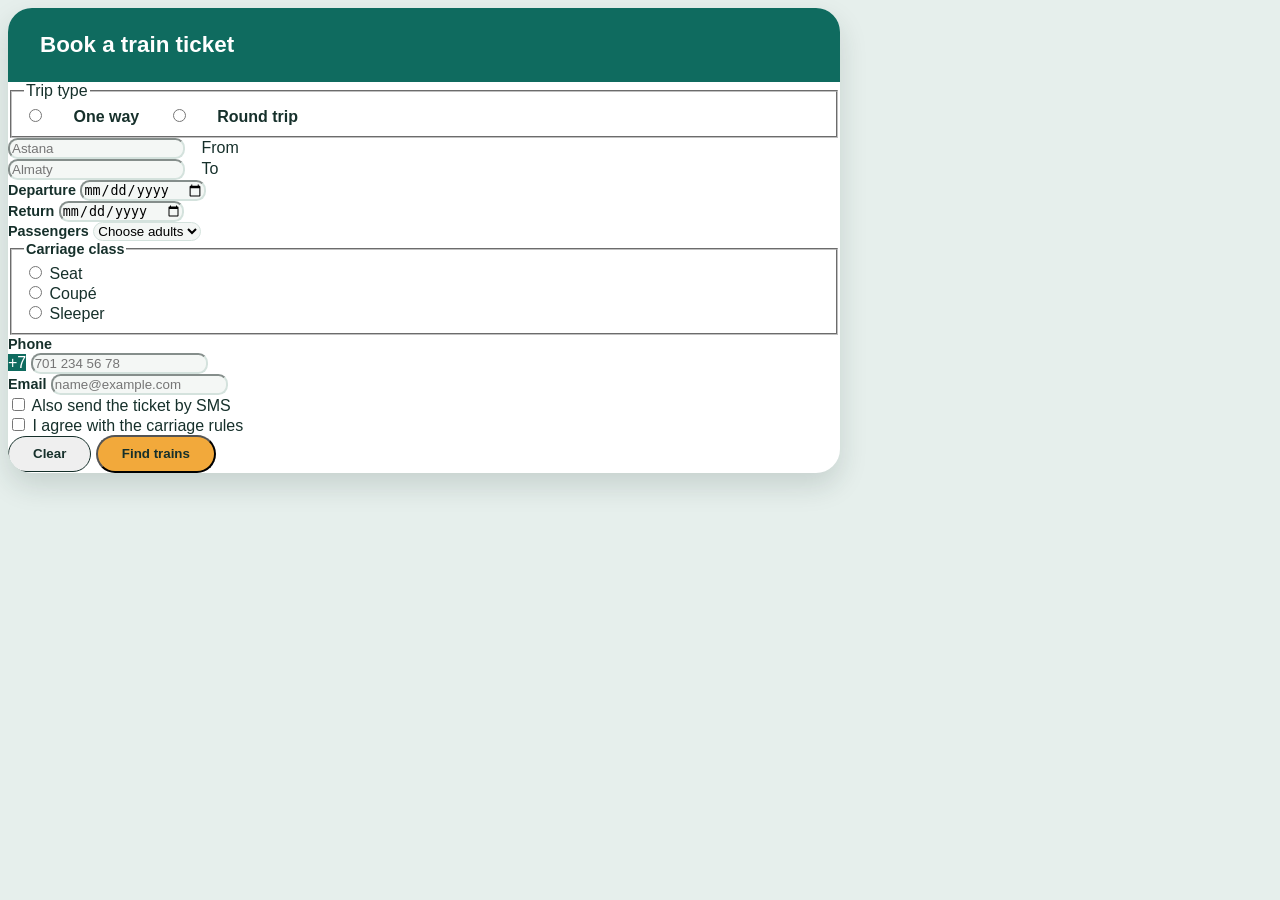
==== task1.html @ 6b742c85 "Add three forms and verified assignment report" ====
<!doctype html>
<html lang="en">
<head>
  <meta charset="utf-8">
  <meta name="viewport" content="width=device-width, initial-scale=1">
  <title>Book a train ticket</title>
  <link rel="stylesheet" href="assets/bootstrap.min.css">
  <link rel="stylesheet" href="style.css">
</head>
<body>
<main class="container py-4">
  <section class="form-card mx-auto">
    <h1>Book a train ticket</h1>
    <form action="success.html" method="get" class="p-4">
      <fieldset class="mb-4">
        <legend class="visually-hidden">Trip type</legend>
        <div class="btn-group trip-options">
          <input class="btn-check" type="radio" name="trip" id="one-way" value="one-way">
          <label class="btn btn-outline-success" for="one-way">One way</label>
          <input class="btn-check" type="radio" name="trip" id="round-trip" value="round-trip">
          <label class="btn btn-outline-success" for="round-trip">Round trip</label>
        </div>
      </fieldset>
      <div class="row g-3 mb-3">
        <div class="col-12 col-md-6 form-floating">
          <input class="form-control" id="from" name="from" placeholder="Astana" required>
          <label for="from">From</label>
        </div>
        <div class="col-12 col-md-6 form-floating">
          <input class="form-control" id="to" name="to" placeholder="Almaty" required>
          <label for="to">To</label>
        </div>
        <div class="col-12 col-md-4">
          <label class="form-label" for="departure">Departure</label>
          <input class="form-control" type="date" id="departure" name="departure" required>
        </div>
        <div class="col-12 col-md-4">
          <label class="form-label" for="return">Return</label>
          <input class="form-control" type="date" id="return" name="return">
        </div>
        <div class="col-12 col-md-4">
          <label class="form-label" for="passengers">Passengers</label>
          <select class="form-select" id="passengers" name="passengers" required>
            <option value="">Choose adults</option>
            <option value="1">1 adult</option>
            <option value="2">2 adults</option>
            <option value="3">3 adults</option>
            <option value="4">4 adults</option>
            <option value="5">5 adults</option>
            <option value="6">6 adults</option>
          </select>
        </div>
      </div>
      <fieldset class="mb-3">
        <legend class="form-label">Carriage class</legend>
        <div class="form-check form-check-inline">
          <input class="form-check-input" type="radio" id="seat" name="carriage" value="seat" required>
          <label class="form-check-label" for="seat">Seat</label>
        </div>
        <div class="form-check form-check-inline">
          <input class="form-check-input" type="radio" id="coupe" name="carriage" value="coupe" required>
          <label class="form-check-label" for="coupe">Coupé</label>
        </div>
        <div class="form-check form-check-inline">
          <input class="form-check-input" type="radio" id="sleeper" name="carriage" value="sleeper" required>
          <label class="form-check-label" for="sleeper">Sleeper</label>
        </div>
      </fieldset>
      <div class="row g-3 mb-3">
        <div class="col-12 col-md-6">
          <label class="form-label" for="phone">Phone</label>
          <div class="input-group">
            <span class="input-group-text" id="phone-prefix">+7</span>
            <input class="form-control" type="tel" id="phone" name="phone" placeholder="701 234 56 78" autocomplete="tel-national" aria-describedby="phone-prefix" required>
          </div>
        </div>
        <div class="col-12 col-md-6">
          <label class="form-label" for="email">Email</label>
          <input class="form-control" type="email" id="email" name="email" placeholder="name@example.com" autocomplete="email" required>
        </div>
      </div>
      <div class="form-check form-switch mb-2">
        <input class="form-check-input" type="checkbox" role="switch" id="sms" name="sms" value="yes">
        <label class="form-check-label" for="sms">Also send the ticket by SMS</label>
      </div>
      <div class="form-check mb-4">
        <input class="form-check-input" type="checkbox" id="agreement" name="agreement" value="yes" required>
        <label class="form-check-label" for="agreement">I agree with the carriage rules</label>
      </div>
      <div class="actions d-flex gap-2">
        <button class="btn btn-clear" type="reset">Clear</button>
        <button class="btn btn-find" type="submit">Find trains</button>
      </div>
    </form>
  </section>
</main>
</body>
</html>
---- style.css ----
@font-face {
  font-family: Montserrat;
  src: url("assets/montserrat-regular.ttf") format("truetype");
  font-weight: 400;
  font-display: swap;
}
@font-face { font-family: Montserrat; src: url("assets/montserrat-semibold.ttf") format("truetype"); font-weight: 600; font-display: swap; }
@font-face { font-family: Montserrat; src: url("assets/montserrat-bold.ttf") format("truetype"); font-weight: 700; font-display: swap; }
body { background: #E6EFEC; color: #16302B; font-family: Montserrat, sans-serif; }
.form-card { width: 100%; max-width: 52rem; background: white; border-radius: 1.5rem; overflow: hidden; box-shadow: 0 .8rem 1.7rem #16302b26; }
h1 { background: #0F6B5F; color: white; font-size: 1.4rem; font-weight: 700; padding: 1.5rem 2rem; margin: 0; }
.form-label { font-size: .9rem; font-weight: 600; }
.form-control, .form-select { background-color: #F4F7F5; border-color: #d4e2dd; border-radius: .6rem; }
.form-floating > label { margin-left: .75rem; }
.input-group-text { background: #0F6B5F; color: white; border-color: #0F6B5F; }
.form-check-input:checked { background-color: #0F6B5F; border-color: #0F6B5F; }
.btn { border-radius: 2rem; padding: .6rem 1.5rem; font-weight: 600; }
.btn-outline-success { --bs-btn-color: #0F6B5F; --bs-btn-border-color: #0F6B5F; --bs-btn-active-bg: #0F6B5F; --bs-btn-active-border-color: #0F6B5F; }
.btn-find { background: #F2A93B; color: #16302B; }
.btn-find:hover { background: #e49b2d; }
.btn-clear { border: 1px solid #16302B; color: #16302B; }
.btn-clear:hover { background: #E6EFEC; }
.actions { flex-direction: column-reverse; }
:focus-visible { outline: 3px solid #0F6B5F; outline-offset: 3px; }
.form-control:user-invalid, .form-select:user-invalid, .form-check-input:user-invalid { border: 2px solid #b42318; }
.form-control:user-valid, .form-select:user-valid { border-color: #0F6B5F; }
:user-invalid ~ .invalid-feedback,
fieldset:has(input:user-invalid) > .invalid-feedback { display: block; }
@media (min-width: 768px) {
  .actions { flex-direction: row; justify-content: flex-end; }
}
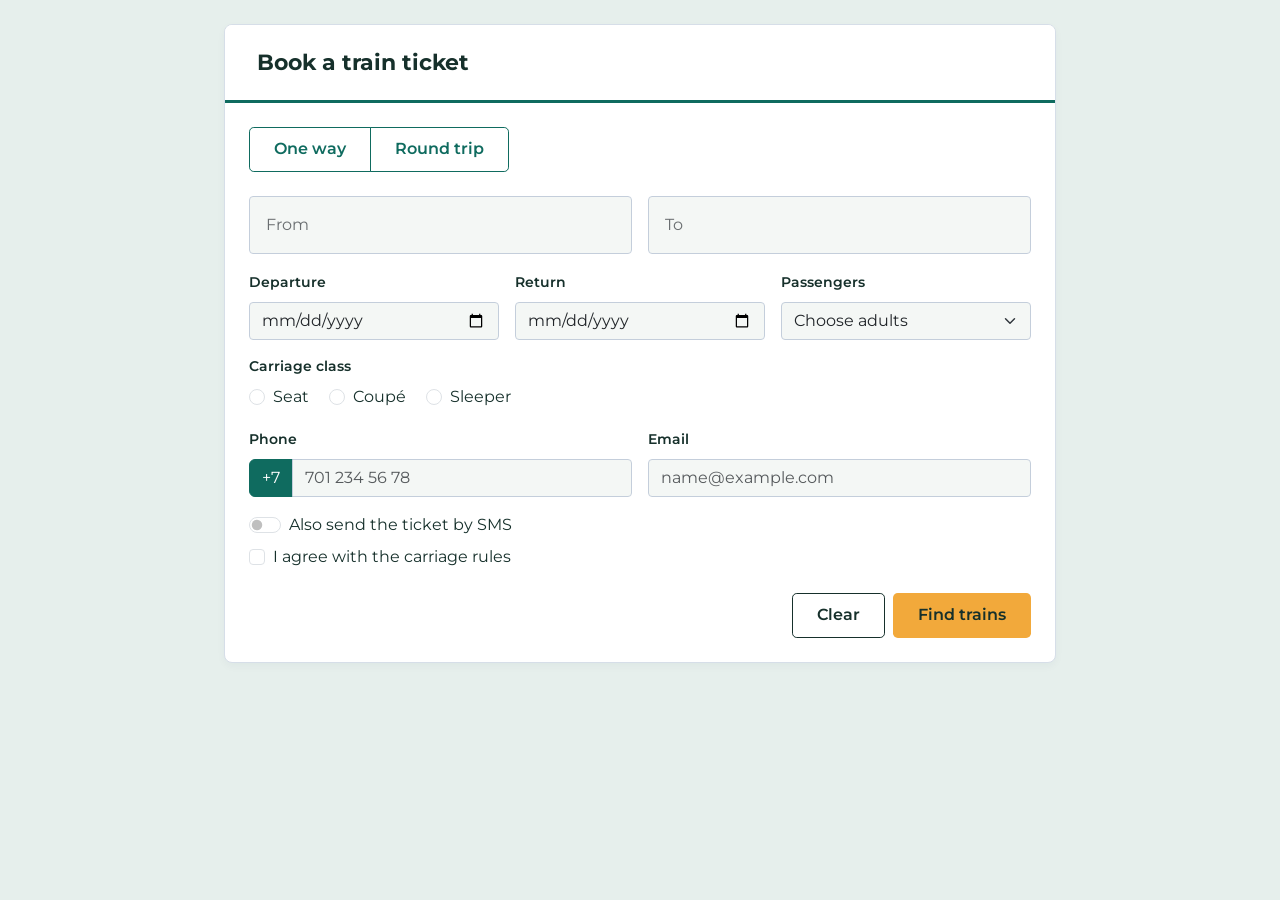
==== commit 432bd4fd: "Restyle forms and update report screenshots and formatting" ====
--- a/task1.html
+++ b/task1.html
@@ -7,7 +7,7 @@
   <link rel="stylesheet" href="assets/bootstrap.min.css">
   <link rel="stylesheet" href="style.css">
 </head>
-<body>
+<body class="train">
 <main class="container py-4">
   <section class="form-card mx-auto">
     <h1>Book a train ticket</h1>
--- a/style.css
+++ b/style.css
@@ -6,24 +6,27 @@
 }
 @font-face { font-family: Montserrat; src: url("assets/montserrat-semibold.ttf") format("truetype"); font-weight: 600; font-display: swap; }
 @font-face { font-family: Montserrat; src: url("assets/montserrat-bold.ttf") format("truetype"); font-weight: 700; font-display: swap; }
-body { background: #E6EFEC; color: #16302B; font-family: Montserrat, sans-serif; }
-.form-card { width: 100%; max-width: 52rem; background: white; border-radius: 1.5rem; overflow: hidden; box-shadow: 0 .8rem 1.7rem #16302b26; }
-h1 { background: #0F6B5F; color: white; font-size: 1.4rem; font-weight: 700; padding: 1.5rem 2rem; margin: 0; }
+body { --accent: #2457A7; --ink: #20334D; --surface: #F7F9FC; background: #EDF1F6; color: var(--ink); font-family: Montserrat, sans-serif; }
+body.train { --accent: #0F6B5F; --ink: #16302B; --surface: #F4F7F5; background: #E6EFEC; }
+.form-card { width: 100%; max-width: 52rem; background: white; border: 1px solid #D6DEE8; border-radius: .5rem; overflow: hidden; box-shadow: 0 .2rem .5rem #20334d0a; }
+h1 { background: white; color: var(--ink); border-bottom: 3px solid var(--accent); font-size: 1.4rem; font-weight: 700; padding: 1.5rem 2rem; margin: 0; }
 .form-label { font-size: .9rem; font-weight: 600; }
-.form-control, .form-select { background-color: #F4F7F5; border-color: #d4e2dd; border-radius: .6rem; }
+.form-control, .form-select { background-color: var(--surface); border-color: #C4CEDB; border-radius: .25rem; }
 .form-floating > label { margin-left: .75rem; }
-.input-group-text { background: #0F6B5F; color: white; border-color: #0F6B5F; }
-.form-check-input:checked { background-color: #0F6B5F; border-color: #0F6B5F; }
-.btn { border-radius: 2rem; padding: .6rem 1.5rem; font-weight: 600; }
+.input-group-text { background: var(--accent); color: white; border-color: var(--accent); }
+.form-check-input:checked { background-color: var(--accent); border-color: var(--accent); }
+.btn { border-radius: .3rem; padding: .6rem 1.5rem; font-weight: 600; }
 .btn-outline-success { --bs-btn-color: #0F6B5F; --bs-btn-border-color: #0F6B5F; --bs-btn-active-bg: #0F6B5F; --bs-btn-active-border-color: #0F6B5F; }
-.btn-find { background: #F2A93B; color: #16302B; }
-.btn-find:hover { background: #e49b2d; }
-.btn-clear { border: 1px solid #16302B; color: #16302B; }
-.btn-clear:hover { background: #E6EFEC; }
+.btn-find { background: var(--accent); color: white; }
+.btn-find:hover { background: #1D4788; color: white; }
+.train .btn-find { background: #F2A93B; color: #16302B; }
+.train .btn-find:hover { background: #E49B2D; }
+.btn-clear { border: 1px solid var(--ink); color: var(--ink); }
+.btn-clear:hover { background: var(--surface); }
 .actions { flex-direction: column-reverse; }
-:focus-visible { outline: 3px solid #0F6B5F; outline-offset: 3px; }
+:focus-visible { outline: 3px solid var(--accent); outline-offset: 3px; }
 .form-control:user-invalid, .form-select:user-invalid, .form-check-input:user-invalid { border: 2px solid #b42318; }
-.form-control:user-valid, .form-select:user-valid { border-color: #0F6B5F; }
+.form-control:user-valid, .form-select:user-valid { border-color: var(--accent); }
 :user-invalid ~ .invalid-feedback,
 fieldset:has(input:user-invalid) > .invalid-feedback { display: block; }
 @media (min-width: 768px) {
